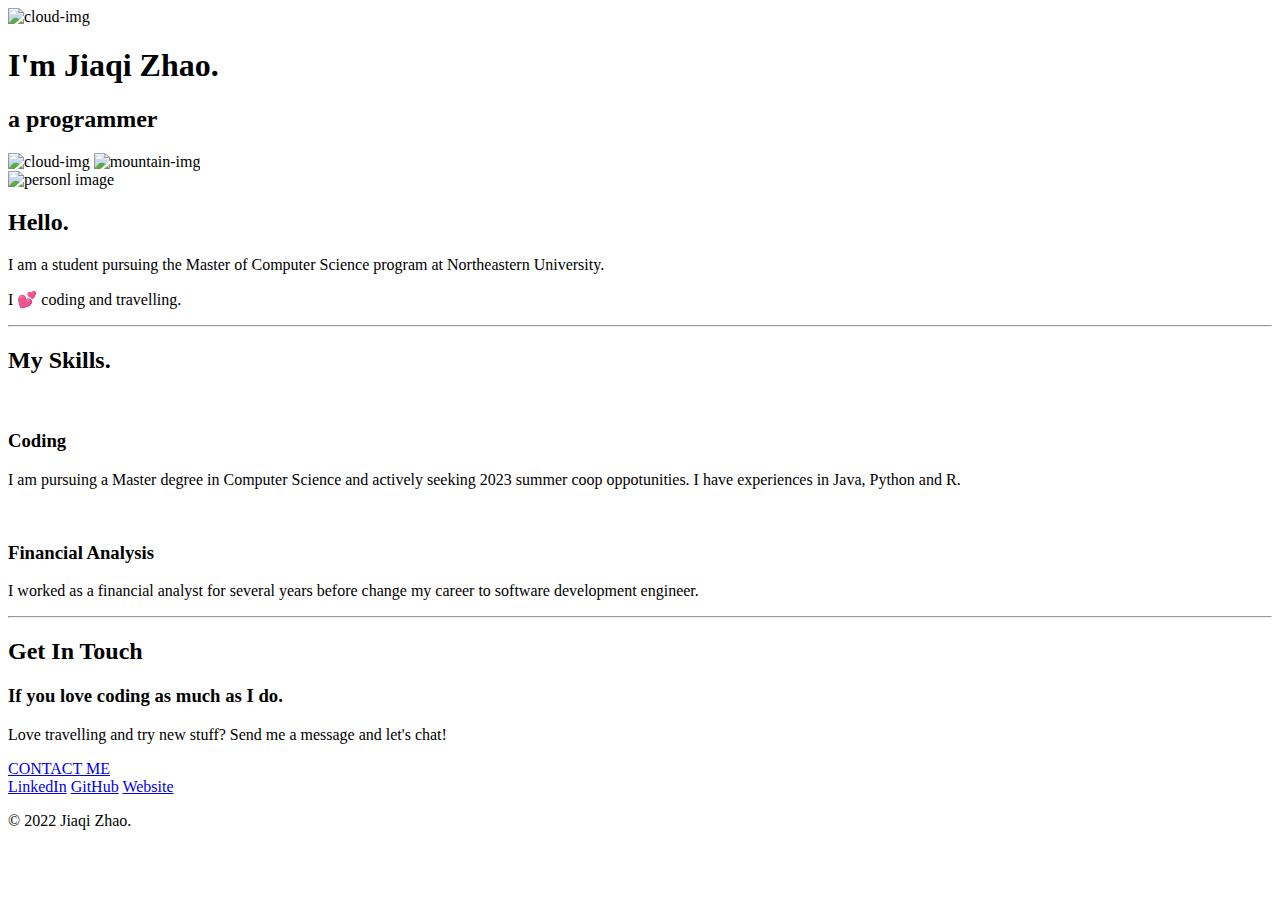
==== index.html @ 0732cf92 "person site file upload" ====
<!DOCTYPE html>
<html lang="en" dir="ltr">

<head>
  <meta charset="utf-8">
  <title>Jiaqi Zhao</title>
  <link rel="stylesheet" href="css/styles.css">
  <link rel="icon" href="favicon.ico">
  <link href="https://fonts.googleapis.com/css?family=Merriweather|Montserrat|Sacramento" rel="stylesheet">
</head>

<body>
  <div class="top-container">
    <img class="top-cloud" src="image/cloud.png" alt="cloud-img">
    <h1>I'm Jiaqi Zhao.</h1>
    <h2>a programmer</h2>
    <img class="bottom-cloud" src="image/cloud.png" alt="cloud-img">
    <img src="image/mountain.png" alt="mountain-img">
  </div>
  <div class="middle-container">
    <div class="profile">
      <img src="image/jiaqi.png" alt="personl image" width = "10%">
      <h2>Hello.</h2>
      <p class="intro">I am a student pursuing the Master of Computer Science program at Northeastern University.</p>
      <p class="intro">I 💕 coding and travelling.</p>
    </div>
    <hr>
    <div class="skills">
      <h2>My Skills.</h2>
      <div class="skill-row">
        <img class="code-img" src="https://cdn-icons-png.flaticon.com/512/1006/1006363.png" alt="">

        <h3>Coding</h3>
        <p>I am pursuing a Master degree in Computer Science and actively seeking 2023 summer coop oppotunities. I have experiences in Java, Python and R.</p>
      </div>
      <div class="skill-row">
        <img class="ml-img" src="https://cdn-icons-png.flaticon.com/512/2586/2586703.png" alt="">
        <h3>Financial Analysis</h3>
        <p>I worked as a financial analyst for several years before change my career to software development engineer.</p>
      </div>
    </div>
    <hr>
    <div class="contact-me">
      <h2>Get In Touch</h2>
      <h3>If you love coding as much as I do.</h3>
      <p class="contact-message">Love travelling and try new stuff? Send me a message and let's chat!</p>
      <a class="btn" href="mailto:zhao.jiaqi2@northeastern.edu">CONTACT ME</a>
    </div>
  </div>


  <div class="bottom-container">
    <a class="footer-link" href="https://www.linkedin.com/in/jiaqi-zhao-66422984/">LinkedIn</a>
    <a class="footer-link" href="https://github.com/jackiezzz24">GitHub</a>
    <a class="footer-link" href="https://www.appbrewery.co/">Website</a>
    <p class="copyright"> © 2022 Jiaqi Zhao.</p>
  </div>

</body>

</html>
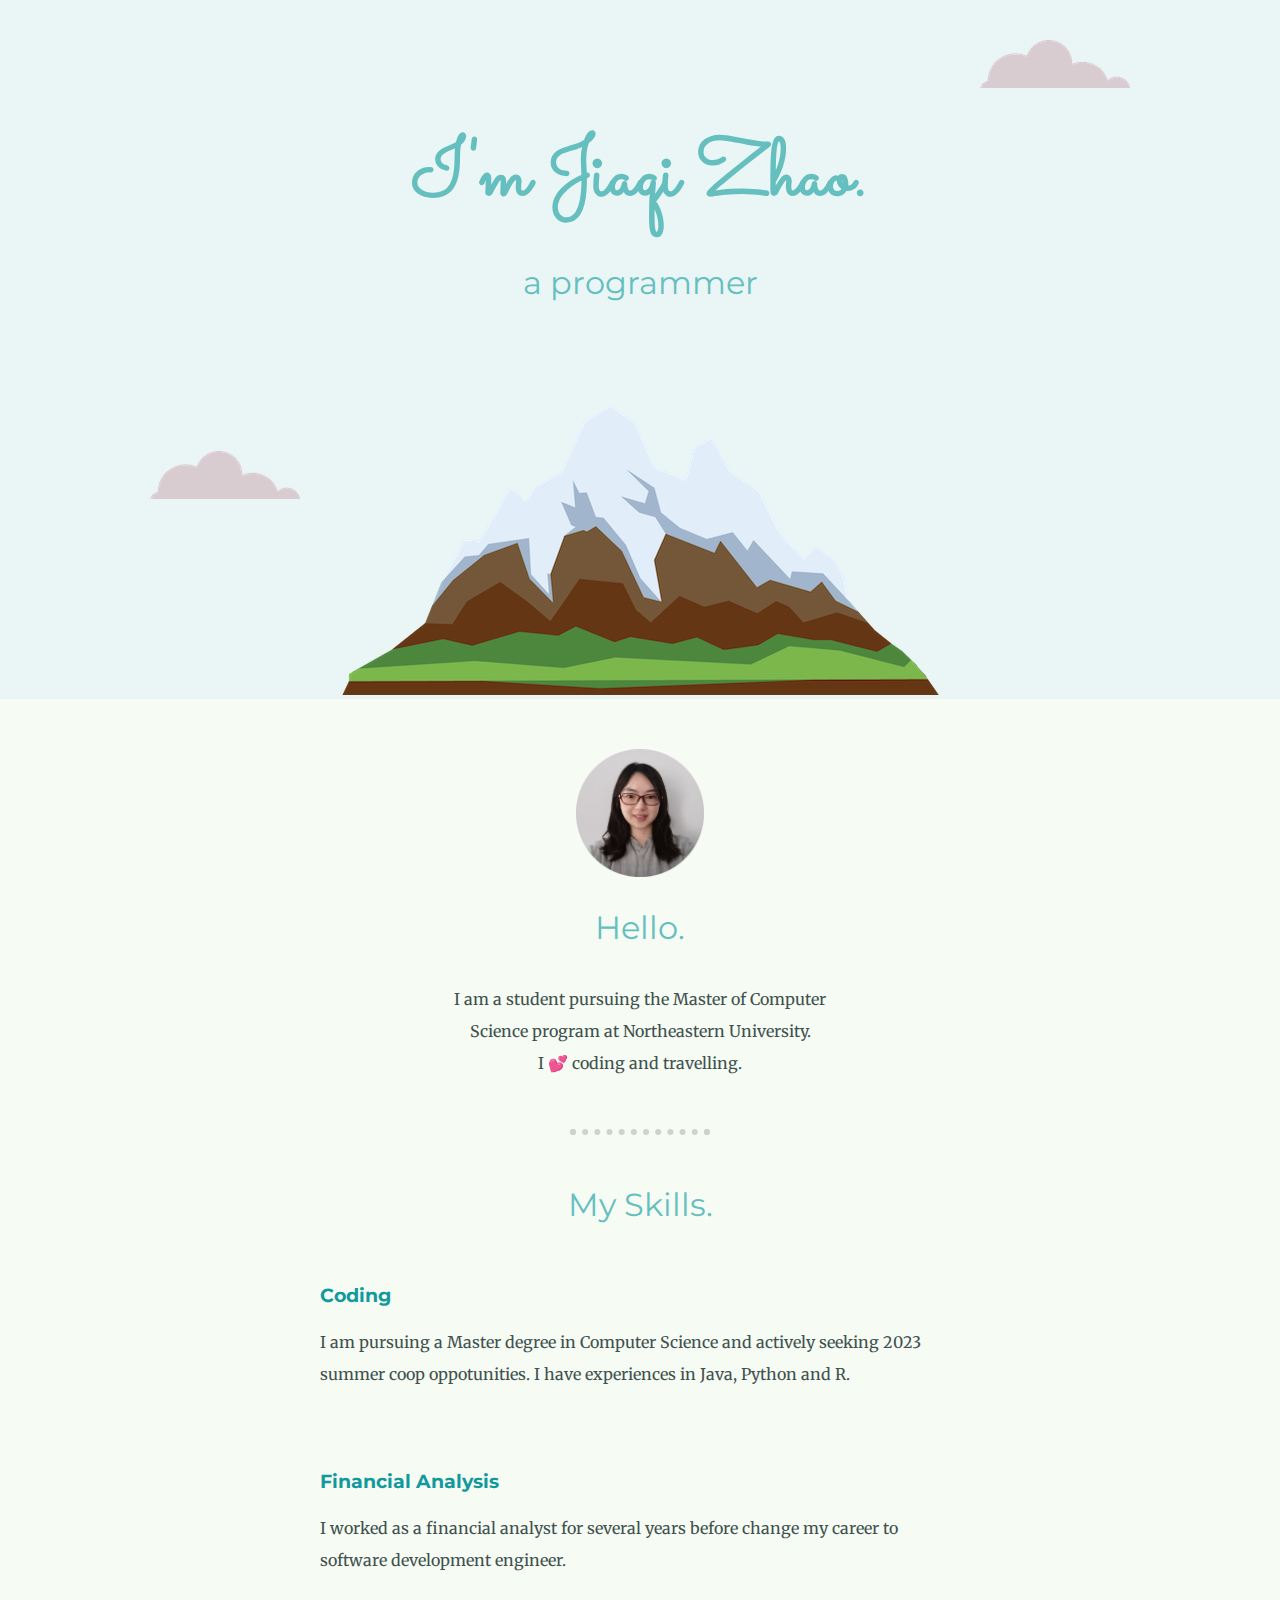
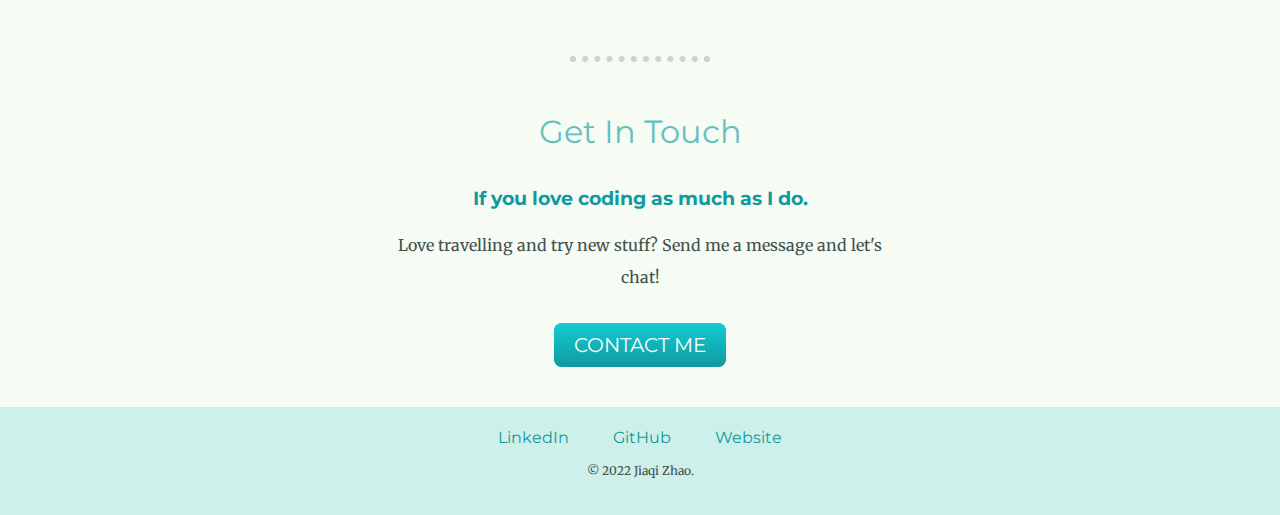
==== commit 75cbaeca: "Add files via upload" ====
--- a/index.html
+++ b/index.html
@@ -52,7 +52,7 @@
   <div class="bottom-container">
     <a class="footer-link" href="https://www.linkedin.com/in/jiaqi-zhao-66422984/">LinkedIn</a>
     <a class="footer-link" href="https://github.com/jackiezzz24">GitHub</a>
-    <a class="footer-link" href="https://www.appbrewery.co/">Website</a>
+    <a class="footer-link" href="https://jackiezzz24.github.io/Personal-site/">Website</a>
     <p class="copyright"> © 2022 Jiaqi Zhao.</p>
   </div>
 
--- a/css/styles.css
+++ b/css/styles.css
@@ -0,0 +1,136 @@
+body {
+  color: #40514E;
+  margin: 0;
+  text-align: center;
+  font-family: 'Merriweather', serif;
+  background-color: #F6FBF4;
+}
+
+h1 {
+  font-size: 5rem;
+  margin: 40px auto 0 auto;
+  font-family: 'Sacramento', cursive;
+  color: #66BFBF;
+}
+
+h2 {
+  font-size: 2rem;
+  font-family: 'Montserrat', sans-serif;
+  color: #66BFBF;
+  font-weight: normal;
+  padding-bottom: 10px;
+}
+
+h3 {
+  font-family: 'Montserrat', sans-serif;
+  color: #11999E;
+}
+
+p {
+    line-height: 2;
+}
+
+hr {
+  border: dotted #CFD2CF 6px;
+  border-bottom: none;
+  width: 10%;
+  margin: 50px auto;
+}
+
+a {
+  color: #11999E;
+  font-family: 'Montserrat', sans-serif;
+  margin: 10px 20px;
+  text-decoration: none;
+}
+
+a:hover {
+  color: #EAF6F5;
+}
+
+.intro{
+    width: 30%;
+    margin: auto;
+}
+
+.top-container {
+  background-color: #EAF6F6;
+  position: relative;
+  padding-top: 80px;
+}
+
+.middle-container {
+  margin: 50px 0;
+}
+
+.bottom-container{
+  background-color: #CDF0EA;
+  padding: 20px;
+}
+
+.top-cloud {
+  position: absolute;
+  right: 150px;
+  top: 40px;
+}
+
+.bottom-cloud {
+  position: absolute;
+  left: 150px;
+  bottom: 200px;
+}
+
+.skill-row {
+  width: 50%;
+  margin: 50px auto 80px auto;
+  text-align: left;
+}
+
+.code-img {
+  width: 20%;
+  float: left;
+  margin-right: 30px;
+}
+
+.ml-img {
+  width: 20%;
+  float: right;
+  margin-left: 30px;
+}
+
+.contact-message {
+  width: 40%;
+  margin: 10px auto 40px;
+}
+
+.copyright{
+    font-size: 0.75rem;
+    padding: 20 px 0;
+}
+
+.btn {
+  background: #11CDD4;
+  background-image: -webkit-linear-gradient(top, #11CDD4, #11999E);
+  background-image: -moz-linear-gradient(top, #11CDD4, #11999E);
+  background-image: -ms-linear-gradient(top, #11CDD4, #11999E);
+  background-image: -o-linear-gradient(top, #11CDD4, #11999E);
+  background-image: linear-gradient(to bottom, #11CDD4, #11999E);
+  -webkit-border-radius: 8;
+  -moz-border-radius: 8;
+  border-radius: 8px;
+  font-family: 'Montserrat', sans-serif;
+  color: #ffffff;
+  font-size: 20px;
+  padding: 10px 20px 10px 20px;
+  text-decoration: none;
+}
+
+.btn:hover {
+  background: #30E2CB;
+  background-image: -webkit-linear-gradient(top, #30E2CB, #2BC4AD);
+  background-image: -moz-linear-gradient(top, #30E2CB, #2BC4AD);
+  background-image: -ms-linear-gradient(top, #30E2CB, #2BC4AD);
+  background-image: -o-linear-gradient(top, #30E2CB, #2BC4AD);
+  background-image: linear-gradient(to bottom, #30E2CB, #2BC4AD);
+  text-decoration: none;
+}
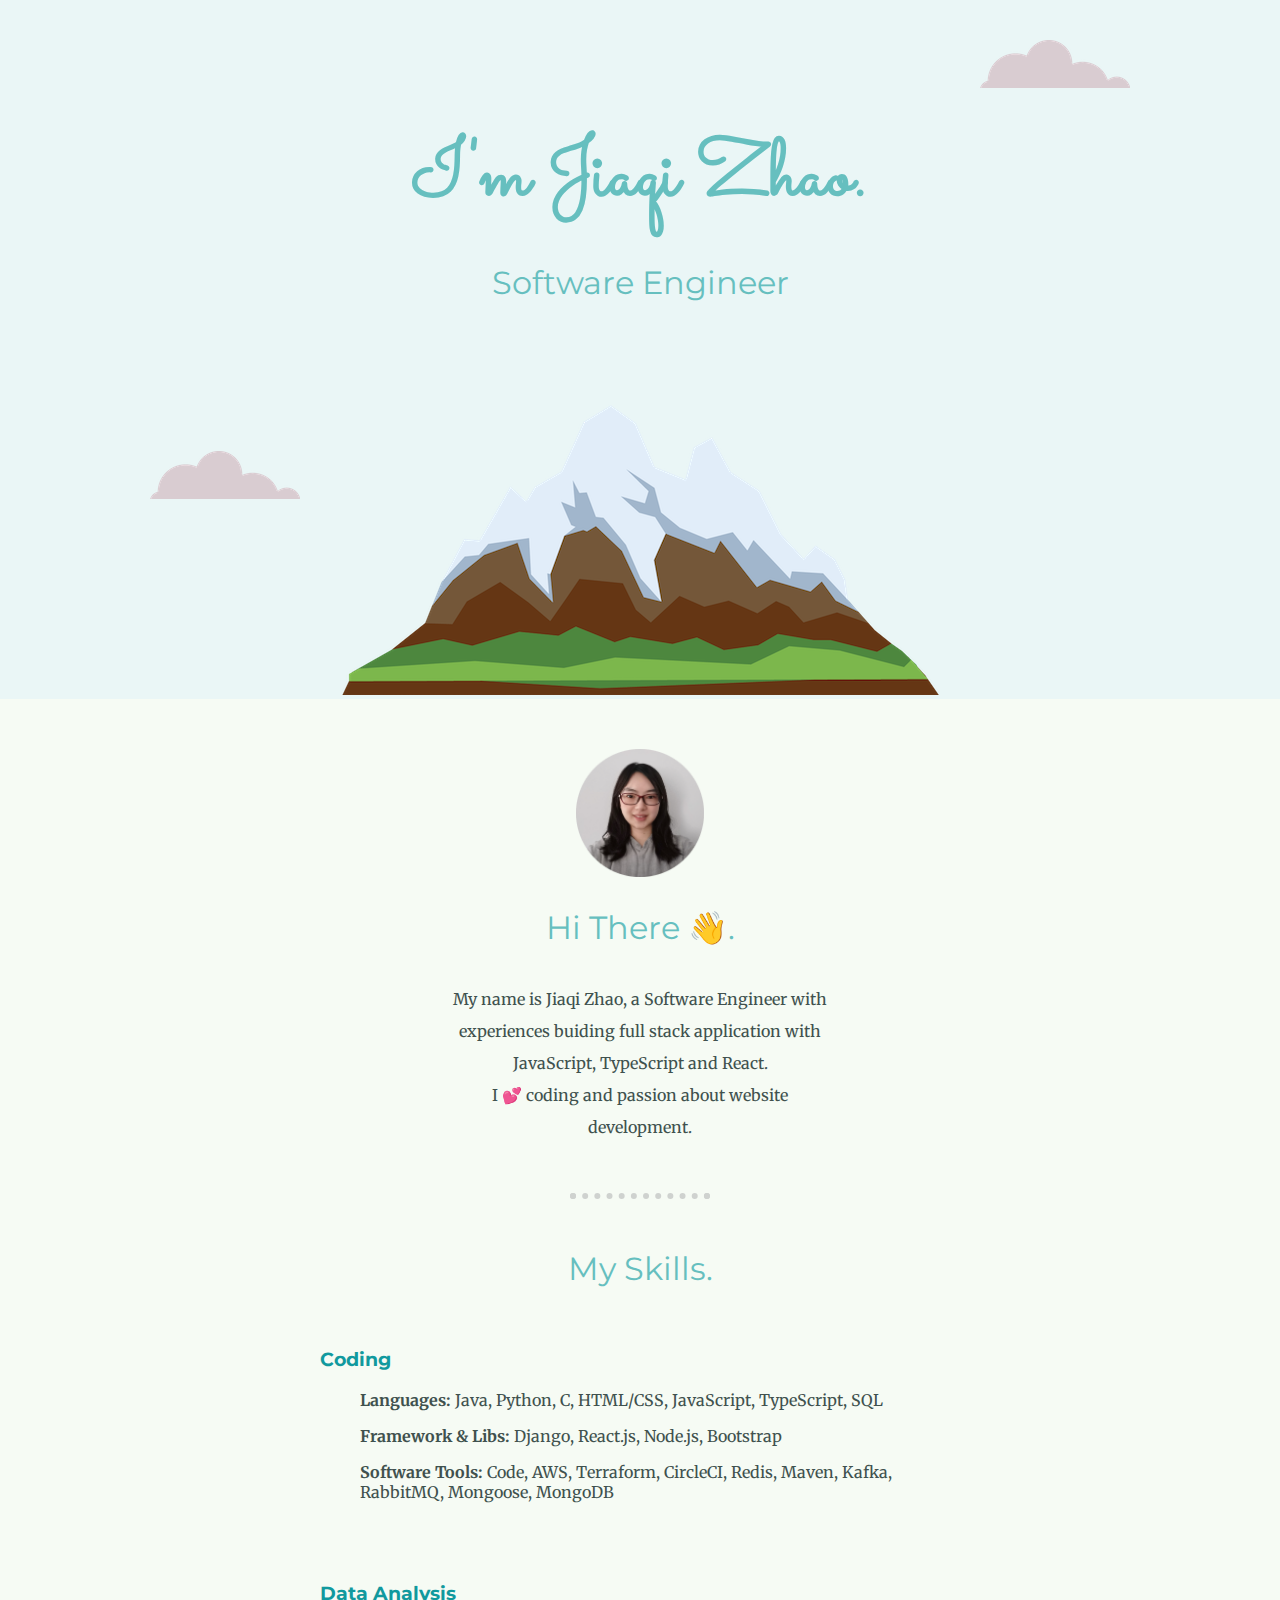
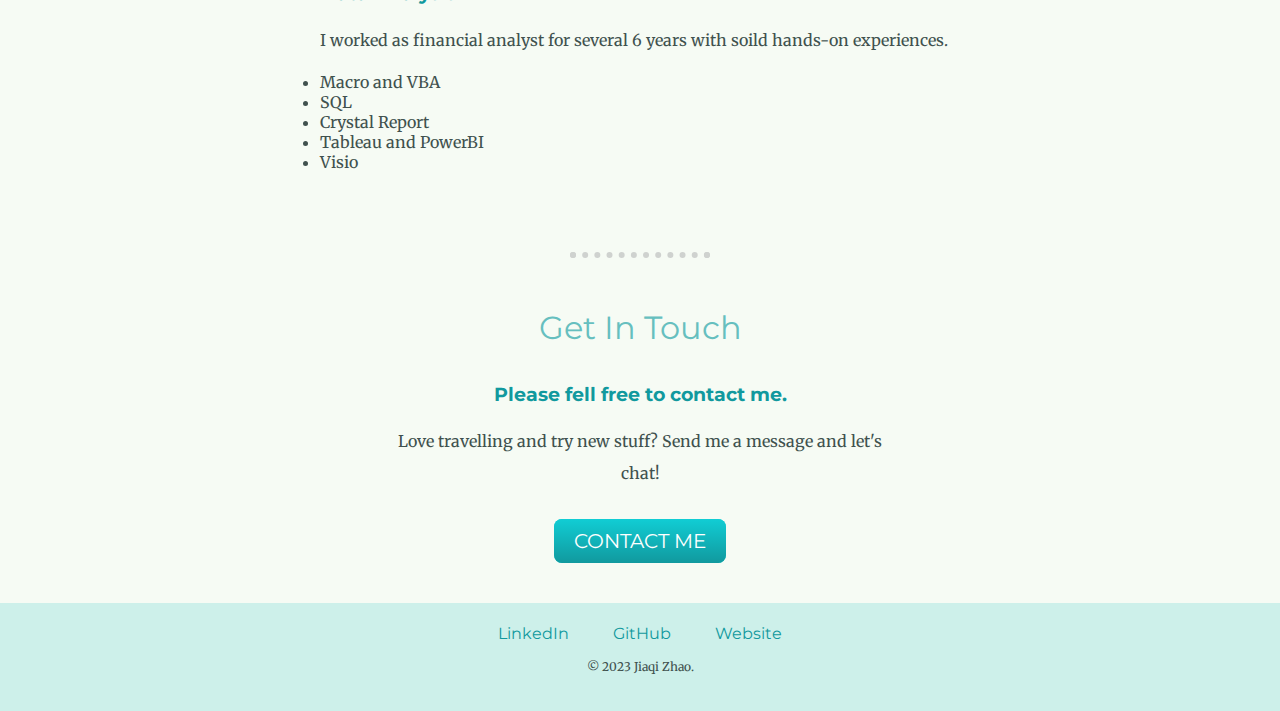
==== commit e7721381: "commit changes" ====
--- a/index.html
+++ b/index.html
@@ -13,16 +13,16 @@
   <div class="top-container">
     <img class="top-cloud" src="image/cloud.png" alt="cloud-img">
     <h1>I'm Jiaqi Zhao.</h1>
-    <h2>a programmer</h2>
+    <h2>Software Engineer</h2>
     <img class="bottom-cloud" src="image/cloud.png" alt="cloud-img">
     <img src="image/mountain.png" alt="mountain-img">
   </div>
   <div class="middle-container">
     <div class="profile">
       <img src="image/jiaqi.png" alt="personl image" width = "10%">
-      <h2>Hello.</h2>
-      <p class="intro">I am a student pursuing the Master of Computer Science program at Northeastern University.</p>
-      <p class="intro">I 💕 coding and travelling.</p>
+      <h2>Hi There 👋.</h2>
+      <p class="intro">My name is Jiaqi Zhao, a Software Engineer with experiences buiding full stack application with JavaScript, TypeScript and React.</p>
+      <p class="intro">I 💕 coding and passion about website development.</p>
     </div>
     <hr>
     <div class="skills">
@@ -31,18 +31,41 @@
         <img class="code-img" src="https://cdn-icons-png.flaticon.com/512/1006/1006363.png" alt="">
 
         <h3>Coding</h3>
-        <p>I am pursuing a Master degree in Computer Science and actively seeking 2023 summer coop oppotunities. I have experiences in Java, Python and R.</p>
+          <ul>
+            <strong>Languages:</strong>  Java, Python, C, HTML/CSS, JavaScript, TypeScript, SQL
+          </ul>
+          <ul>
+            <strong>Framework & Libs:</strong>  Django, React.js, Node.js, Bootstrap
+          </ul>
+          <ul>
+            <strong>Software Tools:</strong>  Code, AWS, Terraform, CircleCI, Redis, Maven, Kafka, RabbitMQ, Mongoose, MongoDB
+          </ul>
       </div>
       <div class="skill-row">
         <img class="ml-img" src="https://cdn-icons-png.flaticon.com/512/2586/2586703.png" alt="">
-        <h3>Financial Analysis</h3>
-        <p>I worked as a financial analyst for several years before change my career to software development engineer.</p>
+        <h3>Data Analysis</h3>
+        <p>I worked as financial analyst for several 6 years with soild hands-on experiences. </p>
+        <li>
+          Macro and VBA
+        </li>
+        <li>
+          SQL
+        </li>
+        <li>
+          Crystal Report
+        </li>
+        <li>
+          Tableau and PowerBI
+        </li>
+        <li>
+          Visio
+        </li>
       </div>
     </div>
     <hr>
     <div class="contact-me">
       <h2>Get In Touch</h2>
-      <h3>If you love coding as much as I do.</h3>
+      <h3>Please fell free to contact me.</h3>
       <p class="contact-message">Love travelling and try new stuff? Send me a message and let's chat!</p>
       <a class="btn" href="mailto:zhao.jiaqi2@northeastern.edu">CONTACT ME</a>
     </div>
@@ -53,7 +76,7 @@
     <a class="footer-link" href="https://www.linkedin.com/in/jiaqi-zhao-66422984/">LinkedIn</a>
     <a class="footer-link" href="https://github.com/jackiezzz24">GitHub</a>
     <a class="footer-link" href="https://jackiezzz24.github.io/Personal-site/">Website</a>
-    <p class="copyright"> © 2022 Jiaqi Zhao.</p>
+    <p class="copyright"> © 2023 Jiaqi Zhao.</p>
   </div>
 
 </body>
